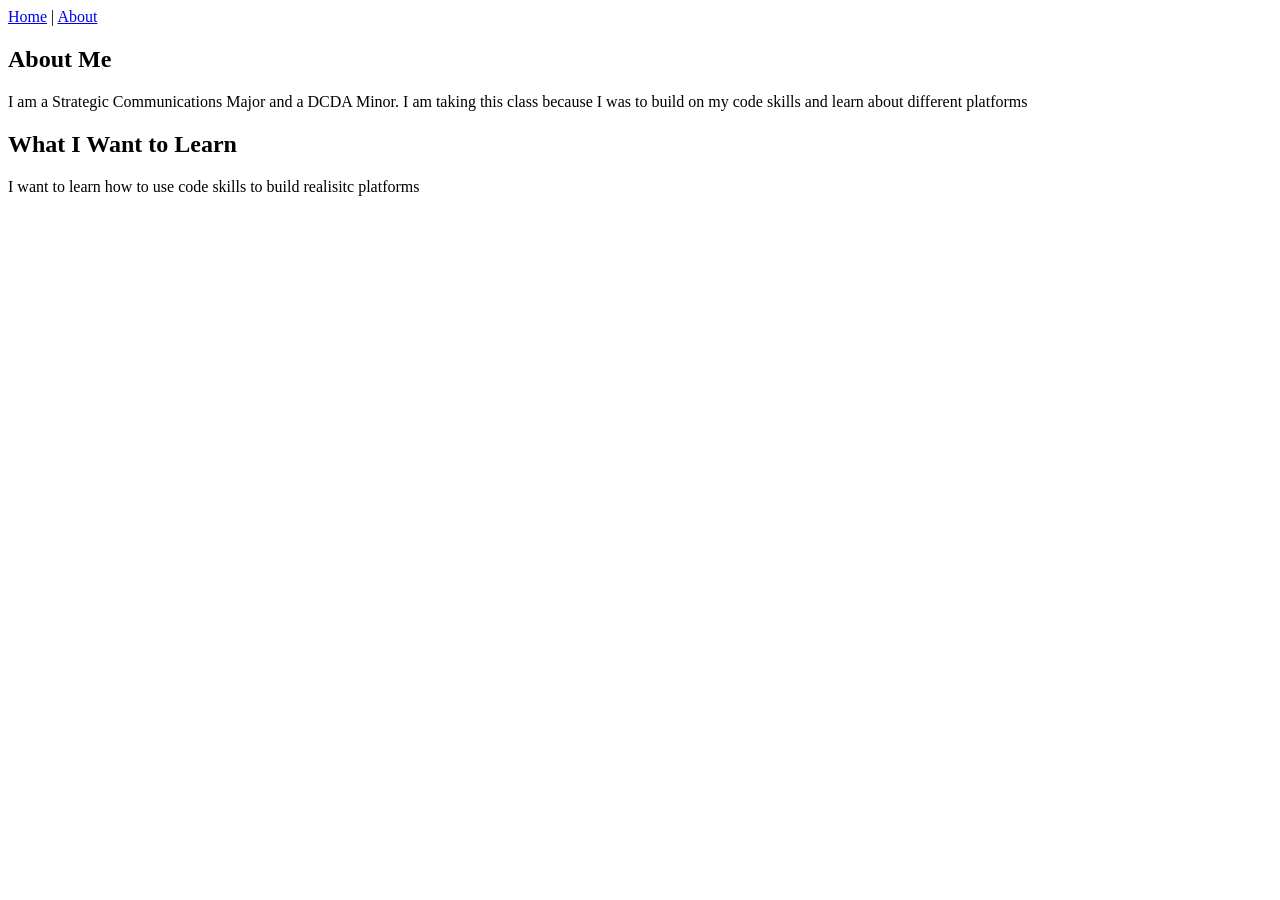
==== about.html @ 473e6512 "Add portfolio HTML files from LAB01-02" ====
<!DOCTYPE html>
<html lang="en">
<head>
<nav>
    <a href="index.html">Home</a> |
    <a href="about.html">About</a>
</nav>
    <meta charset="UTF-8">
    <meta name="viewport" content="width=device-width, initial-scale=1.0">
    <title>About Me</title>
</head>
<body>
    <main>
    <section>
        <h2> About Me </h2>
        <p> I am a Strategic Communications Major and a DCDA Minor. I am taking this class because I was to build on my code skills and learn about different platforms</p>
    </section>
    <section>
        <h2> What I Want to Learn</h2>
        <p>I want to learn how to use code skills to build realisitc platforms</p>
    </section>

</main>
</body>
</html>
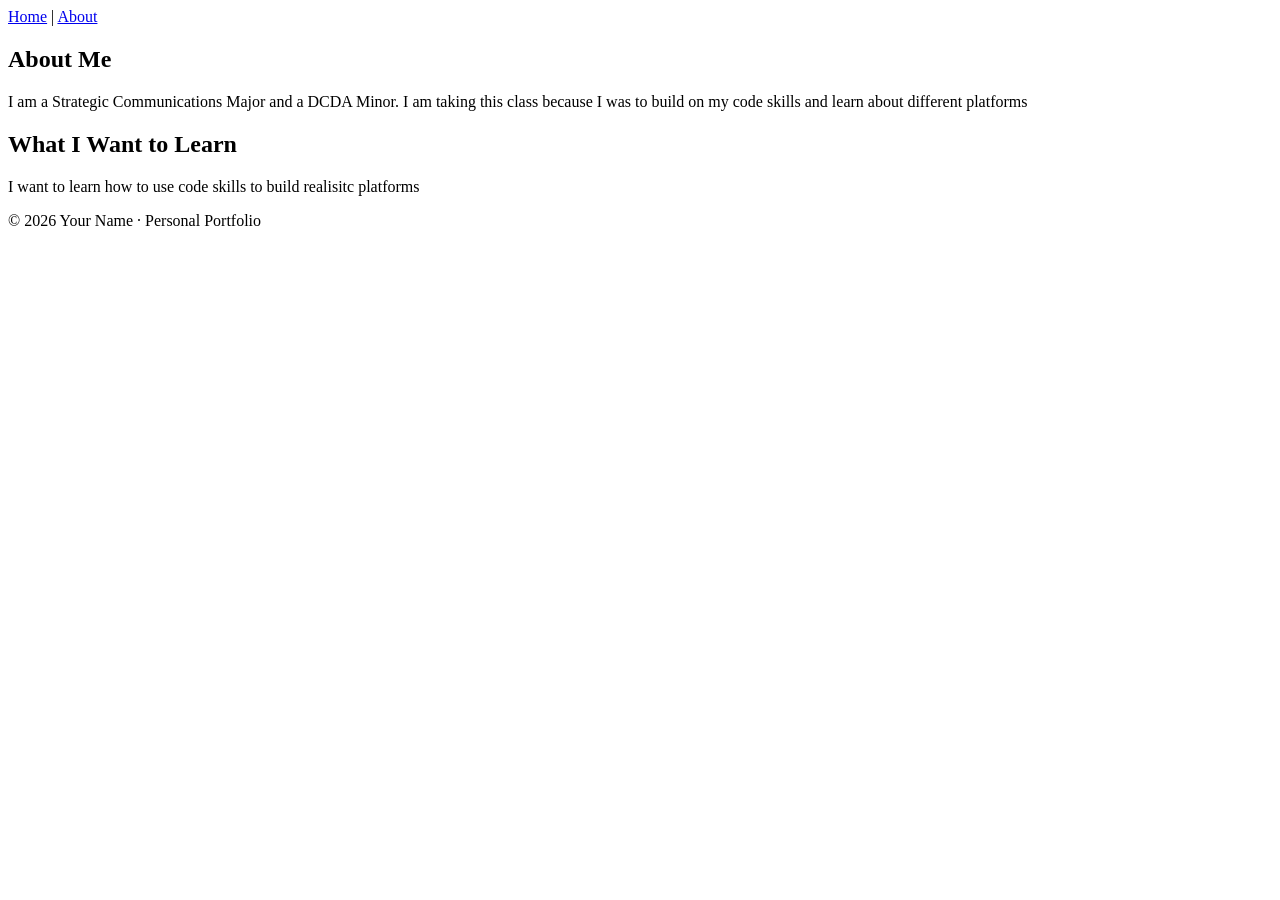
==== commit c1a59d07: "footer" ====
--- a/about.html
+++ b/about.html
@@ -22,4 +22,7 @@
 
 </main>
 </body>
+<footer>
+    <p>&copy; 2026 Your Name · Personal Portfolio</p>
+</footer>
 </html>
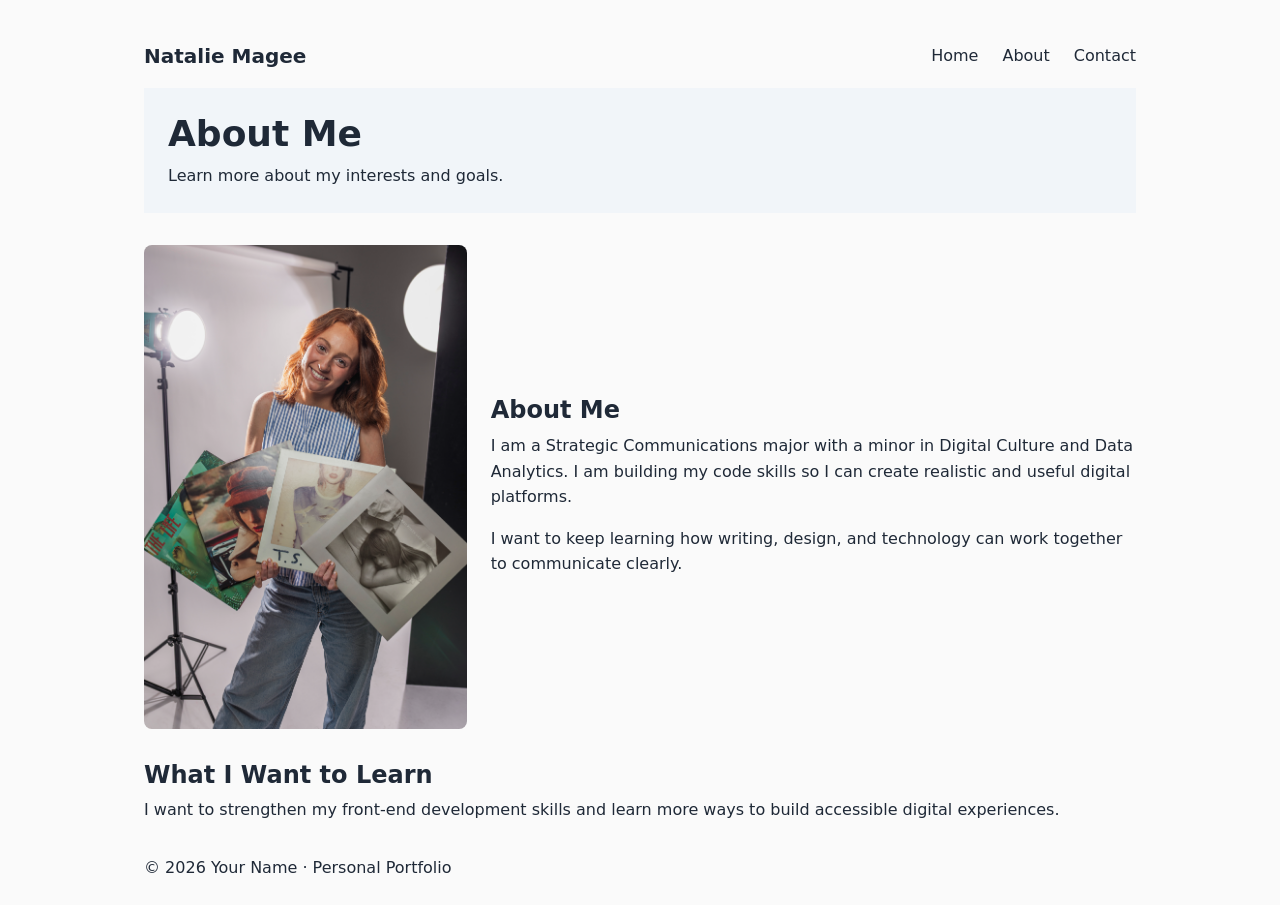
==== commit 3cd07ee6: "labs 5,6,7" ====
--- a/about.html
+++ b/about.html
@@ -1,28 +1,45 @@
 <!DOCTYPE html>
 <html lang="en">
 <head>
-<nav>
-    <a href="index.html">Home</a> |
-    <a href="about.html">About</a>
-</nav>
     <meta charset="UTF-8">
     <meta name="viewport" content="width=device-width, initial-scale=1.0">
     <title>About Me</title>
+    <link rel="stylesheet" href="css/styles.css">
 </head>
 <body>
-    <main>
-    <section>
-        <h2> About Me </h2>
-        <p> I am a Strategic Communications Major and a DCDA Minor. I am taking this class because I was to build on my code skills and learn about different platforms</p>
-    </section>
-    <section>
-        <h2> What I Want to Learn</h2>
-        <p>I want to learn how to use code skills to build realisitc platforms</p>
+<nav class="nav-container">
+    <a href="index.html" class="logo">Natalie Magee</a>
+    <div class="nav-links">
+        <a href="index.html">Home</a>
+        <a href="about.html">About</a>
+        <a href="index.html#contact">Contact</a>
+    </div>
+</nav>
+<header>
+    <div class="header-text">
+        <h1>About Me</h1>
+        <p>Learn more about my interests and goals.</p>
+    </div>
+</header>
+<main>
+    <section class="about">
+        <div class="about-image">
+            <img src="images/WUA_Uni_Portrait_Edit-8.jpg" alt="Portrait of Natalie Magee">
+        </div>
+        <div class="about-text">
+            <h2 id="about">About Me</h2>
+            <p>I am a Strategic Communications major with a minor in Digital Culture and Data Analytics. I am building my code skills so I can create realistic and useful digital platforms.</p>
+            <p>I want to keep learning how writing, design, and technology can work together to communicate clearly.</p>
+        </div>
     </section>
 
+    <section id="learning-goals">
+        <h2>What I Want to Learn</h2>
+        <p>I want to strengthen my front-end development skills and learn more ways to build accessible digital experiences.</p>
+    </section>
 </main>
-</body>
 <footer>
     <p>&copy; 2026 Your Name · Personal Portfolio</p>
 </footer>
-</html>+</body>
+</html>
--- a/css/styles.css
+++ b/css/styles.css
@@ -0,0 +1,245 @@
+/* ==========================
+   1. RESET
+   ========================== */
+*,
+*::before,
+*::after {
+    box-sizing: border-box;
+    margin: 0;
+    padding: 0;
+}
+
+img {
+    max-width: 100%;
+    height: auto;
+    display: block;
+}
+
+/* ==========================
+   2. DESIGN TOKENS
+   ========================== */
+:root {
+    --color-bg: #fafafa;
+    --color-surface: #ffffff;
+    --color-surface-alt: #f1f5f9;
+    --color-border: #e5e7eb;
+    --color-text: #1f2937;
+    --color-muted: #6b7280;
+    --color-accent: #0369a1;
+
+    --space-sm: 0.5rem;
+    --space-md: 1rem;
+    --space-lg: 1.5rem;
+    --space-xl: 2rem;
+
+    --text-base: 1rem;
+    --text-h3: 1.25rem;
+    --text-h2: 1.5rem;
+    --text-h1: 2.25rem;
+    --leading-body: 1.6;
+    --leading-heading: 1.2;
+    --font-stack: system-ui, 'Segoe UI', Tahoma, sans-serif;
+    --radius-md: 8px;
+    --shadow-sm: 0 2px 4px rgba(0, 0, 0, 0.1);
+
+    --page-width: 64rem;
+    --reading-width: 70ch;
+}
+
+/* ==========================
+   3. BASE ELEMENT STYLES
+   ========================== */
+body {
+    background-color: var(--color-bg);
+    color: var(--color-text);
+    font-size: var(--text-base);
+    font-family: var(--font-stack);
+    line-height: var(--leading-body);
+}
+
+h1 {
+    font-size: var(--text-h1);
+    line-height: var(--leading-heading);
+}
+
+h2 {
+    font-size: var(--text-h2);
+    line-height: var(--leading-heading);
+}
+
+h3 {
+    font-size: var(--text-h3);
+    line-height: var(--leading-heading);
+}
+
+h1,
+h2,
+h3 {
+    margin-bottom: var(--space-sm);
+}
+
+p {
+    margin-bottom: var(--space-md);
+}
+
+p:last-child {
+    margin-bottom: 0;
+}
+
+ul {
+    padding-left: var(--space-lg);
+}
+
+a {
+    color: var(--color-accent);
+}
+
+/* ==========================
+   4. LAYOUT
+     Breakpoints used in this file:
+         768px  — tablet and larger
+     (CSS variables cannot be used inside @media conditions,
+        so breakpoints are documented here instead of tokenized.)
+   ========================== */
+body {
+    max-width: var(--page-width);
+    margin: 0 auto;
+    padding: var(--space-lg) var(--space-md);
+}
+
+header {
+    display: flex;
+    flex-wrap: wrap;
+    align-items: center;
+    gap: var(--space-lg);
+    padding: var(--space-lg);
+    background-color: var(--color-surface-alt);
+    margin-bottom: var(--space-xl);
+}
+
+.header-text {
+    flex: 1;
+    min-width: 16rem;
+}
+
+.header-pic {
+    flex: 1;
+    background-color: var(--color-surface);
+    min-height: 18rem;
+    min-width: 16rem;
+    align-self: stretch;
+    border-radius: var(--radius-md);
+    display: flex;
+    align-items: center;
+    justify-content: center;
+    color: var(--color-muted);
+}
+
+.header-pic img {
+    width: 100%;
+    height: 100%;
+    object-fit: cover;
+}
+
+nav {
+    padding: var(--space-md) 0;
+}
+
+nav a {
+    color: var(--color-text);
+    text-decoration: none;
+}
+
+nav a:hover {
+    color: var(--color-accent);
+}
+
+section,
+aside {
+    margin-bottom: var(--space-xl);
+}
+
+.nav-container {
+    display: flex;
+    flex-wrap: wrap;
+    align-items: center;
+    justify-content: space-between;
+    gap: var(--space-md);
+    min-width: 0;
+}
+
+.nav-links {
+    display: flex;
+    flex-wrap: wrap;
+    gap: var(--space-lg);
+}
+
+.skills-grid {
+    list-style: none;
+    padding-left: 0;
+    display: grid;
+    grid-template-columns: repeat(auto-fit, minmax(12rem, 1fr));
+    gap: var(--space-md);
+}
+
+.skill-card {
+    background-color: var(--color-surface-alt);
+    border-radius: var(--radius-md);
+    padding: var(--space-md);
+}
+
+.about {
+    display: flex;
+    flex-wrap: wrap;
+    align-items: center;
+    gap: var(--space-lg);
+}
+
+.about-image {
+    flex: 1;
+    min-width: 16rem;
+}
+
+.about-image img {
+    width: 100%;
+    border-radius: var(--radius-md);
+}
+
+.about-text {
+    flex: 2;
+    min-width: 16rem;
+    max-width: var(--reading-width);
+}
+
+.project-list {
+    list-style: none;
+    padding-left: 0;
+    display: grid;
+    grid-template-columns: 1fr;
+    gap: var(--space-lg);
+}
+
+@media (min-width: 768px) {
+    .project-list {
+        grid-template-columns: 1fr 1fr;
+    }
+
+    .project-card.featured {
+        grid-column: span 2;
+    }
+}
+
+.project-card {
+    padding: var(--space-lg);
+    background-color: var(--color-surface);
+    border: 1px solid var(--color-border);
+    border-radius: var(--radius-md);
+    box-shadow: var(--shadow-sm);
+}
+
+.logo {
+    font-size: var(--text-h3);
+    font-weight: bold;
+    color: var(--color-text);
+    text-decoration: none;
+}
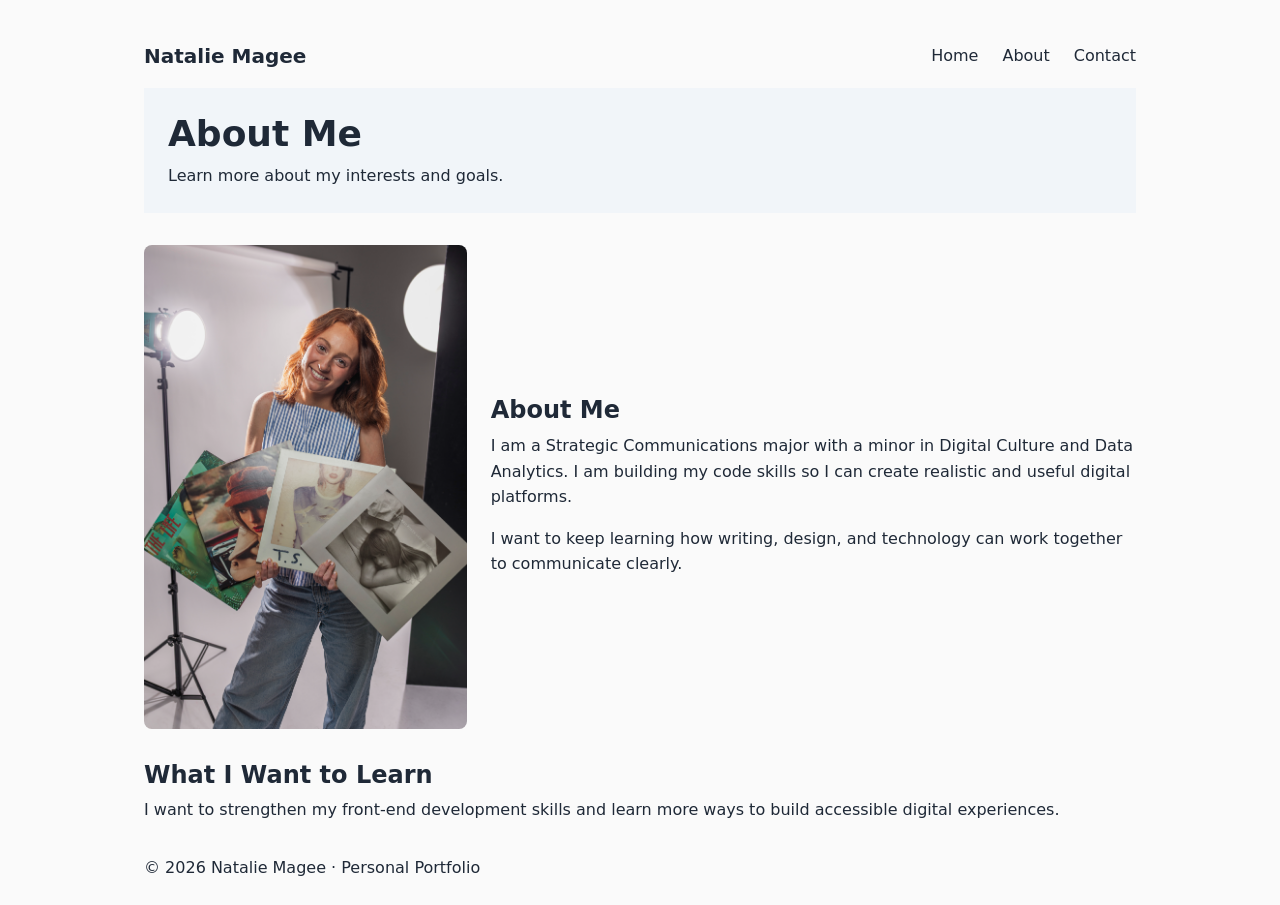
==== commit 6c4170c9: "Replace About page footer placeholder" ====
--- a/about.html
+++ b/about.html
@@ -39,7 +39,7 @@
     </section>
 </main>
 <footer>
-    <p>&copy; 2026 Your Name · Personal Portfolio</p>
+    <p>&copy; 2026 Natalie Magee · Personal Portfolio</p>
 </footer>
 </body>
 </html>
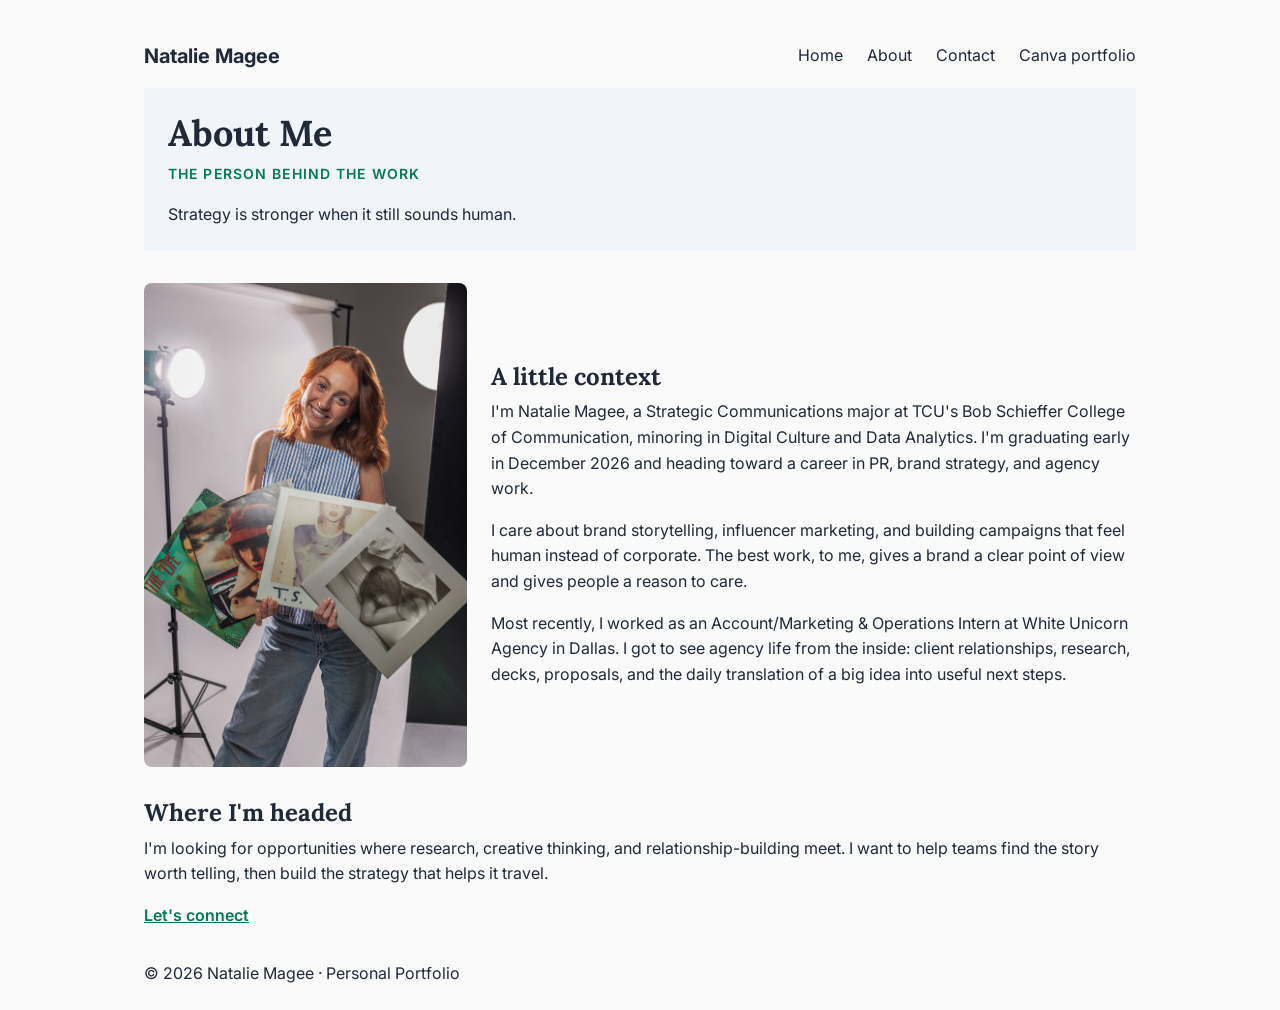
==== commit c79cb8e3: "lots" ====
--- a/about.html
+++ b/about.html
@@ -3,22 +3,24 @@
 <head>
     <meta charset="UTF-8">
     <meta name="viewport" content="width=device-width, initial-scale=1.0">
-    <title>About Me</title>
+    <title>About Natalie Magee | Strategic Communications</title>
     <link rel="stylesheet" href="css/styles.css">
 </head>
 <body>
-<nav class="nav-container">
+<nav class="nav-container" aria-label="Primary navigation">
     <a href="index.html" class="logo">Natalie Magee</a>
     <div class="nav-links">
         <a href="index.html">Home</a>
         <a href="about.html">About</a>
         <a href="index.html#contact">Contact</a>
+        <a href="https://agiftforsara.my.canva.site/natalie-magee-portfolio" target="_blank" rel="noreferrer">Canva portfolio</a>
     </div>
 </nav>
 <header>
     <div class="header-text">
         <h1>About Me</h1>
-        <p>Learn more about my interests and goals.</p>
+        <p class="eyebrow">The person behind the work</p>
+        <p>Strategy is stronger when it still sounds human.</p>
     </div>
 </header>
 <main>
@@ -27,15 +29,17 @@
             <img src="images/WUA_Uni_Portrait_Edit-8.jpg" alt="Portrait of Natalie Magee">
         </div>
         <div class="about-text">
-            <h2 id="about">About Me</h2>
-            <p>I am a Strategic Communications major with a minor in Digital Culture and Data Analytics. I am building my code skills so I can create realistic and useful digital platforms.</p>
-            <p>I want to keep learning how writing, design, and technology can work together to communicate clearly.</p>
+            <h2 id="about">A little context</h2>
+            <p>I'm Natalie Magee, a Strategic Communications major at TCU's Bob Schieffer College of Communication, minoring in Digital Culture and Data Analytics. I'm graduating early in December 2026 and heading toward a career in PR, brand strategy, and agency work.</p>
+            <p>I care about brand storytelling, influencer marketing, and building campaigns that feel human instead of corporate. The best work, to me, gives a brand a clear point of view and gives people a reason to care.</p>
+            <p>Most recently, I worked as an Account/Marketing &amp; Operations Intern at White Unicorn Agency in Dallas. I got to see agency life from the inside: client relationships, research, decks, proposals, and the daily translation of a big idea into useful next steps.</p>
         </div>
     </section>
 
     <section id="learning-goals">
-        <h2>What I Want to Learn</h2>
-        <p>I want to strengthen my front-end development skills and learn more ways to build accessible digital experiences.</p>
+        <h2>Where I'm headed</h2>
+        <p>I'm looking for opportunities where research, creative thinking, and relationship-building meet. I want to help teams find the story worth telling, then build the strategy that helps it travel.</p>
+        <a class="text-link" href="index.html#contact">Let's connect</a>
     </section>
 </main>
 <footer>
--- a/css/styles.css
+++ b/css/styles.css
@@ -1,3 +1,5 @@
+@import url('https://fonts.googleapis.com/css2?family=Inter:wght@400;600&family=Lora:wght@400;700&display=swap');
+
 /* ==========================
    1. RESET
    ========================== */
@@ -25,7 +27,9 @@
     --color-border: #e5e7eb;
     --color-text: #1f2937;
     --color-muted: #6b7280;
-    --color-accent: #0369a1;
+    --color-accent: #047857;
+    --color-featured: #ecfdf5;
+    --color-accent-soft: #d1fae5;
 
     --space-sm: 0.5rem;
     --space-md: 1rem;
@@ -36,14 +40,17 @@
     --text-h3: 1.25rem;
     --text-h2: 1.5rem;
     --text-h1: 2.25rem;
+    --text-small: 0.875rem;
     --leading-body: 1.6;
     --leading-heading: 1.2;
-    --font-stack: system-ui, 'Segoe UI', Tahoma, sans-serif;
+    --font-stack: 'Inter', system-ui, -apple-system, sans-serif;
+    --font-serif: 'Lora', Georgia, serif;
     --radius-md: 8px;
     --shadow-sm: 0 2px 4px rgba(0, 0, 0, 0.1);
 
     --page-width: 64rem;
     --reading-width: 70ch;
+    --tracking-wide: 0.08em;
 }
 
 /* ==========================
@@ -57,19 +64,23 @@
     line-height: var(--leading-body);
 }
 
+h1,
+h2,
+h3 {
+    font-family: var(--font-serif);
+    line-height: var(--leading-heading);
+}
+
 h1 {
     font-size: var(--text-h1);
-    line-height: var(--leading-heading);
 }
 
 h2 {
     font-size: var(--text-h2);
-    line-height: var(--leading-heading);
 }
 
 h3 {
     font-size: var(--text-h3);
-    line-height: var(--leading-heading);
 }
 
 h1,
@@ -92,6 +103,11 @@
 
 a {
     color: var(--color-accent);
+}
+
+a:focus-visible {
+    outline: 2px solid var(--color-accent);
+    outline-offset: 2px;
 }
 
 /* ==========================
@@ -122,6 +138,19 @@
     min-width: 16rem;
 }
 
+.eyebrow,
+.project-type {
+    color: var(--color-accent);
+    font-size: var(--text-small);
+    font-weight: 600;
+    letter-spacing: var(--tracking-wide);
+    text-transform: uppercase;
+}
+
+.text-link {
+    font-weight: 600;
+}
+
 .header-pic {
     flex: 1;
     background-color: var(--color-surface);
@@ -148,6 +177,7 @@
 nav a {
     color: var(--color-text);
     text-decoration: none;
+    transition: color 0.2s;
 }
 
 nav a:hover {
@@ -188,6 +218,10 @@
     padding: var(--space-md);
 }
 
+.skill-card ul {
+    color: var(--color-muted);
+}
+
 .about {
     display: flex;
     flex-wrap: wrap;
@@ -235,6 +269,25 @@
     border: 1px solid var(--color-border);
     border-radius: var(--radius-md);
     box-shadow: var(--shadow-sm);
+}
+
+.project-card.featured {
+    background-color: var(--color-featured);
+    border-color: var(--color-accent);
+}
+
+.project-role {
+    color: var(--color-muted);
+    font-weight: 600;
+}
+
+.contact-links {
+    display: flex;
+    flex-wrap: wrap;
+    gap: var(--space-lg);
+    padding: var(--space-md);
+    background-color: var(--color-accent-soft);
+    border-radius: var(--radius-md);
 }
 
 .logo {
